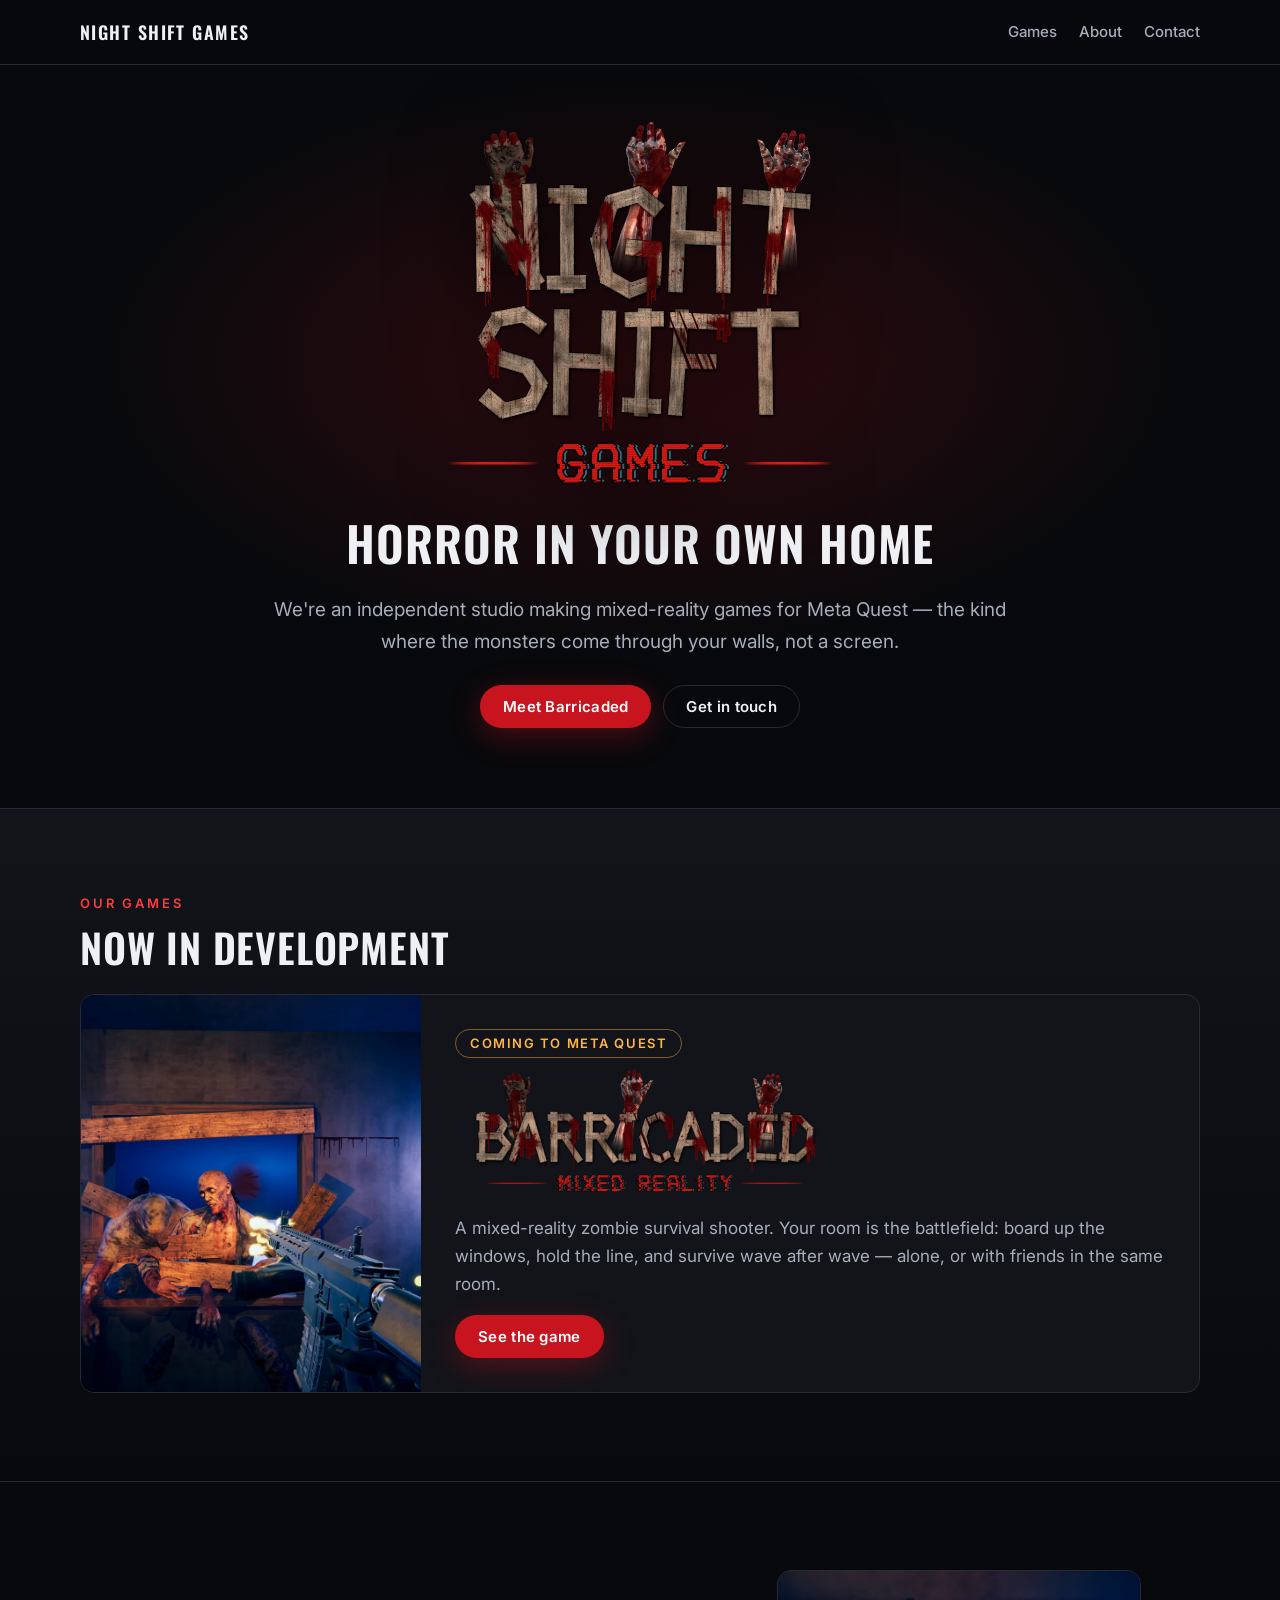
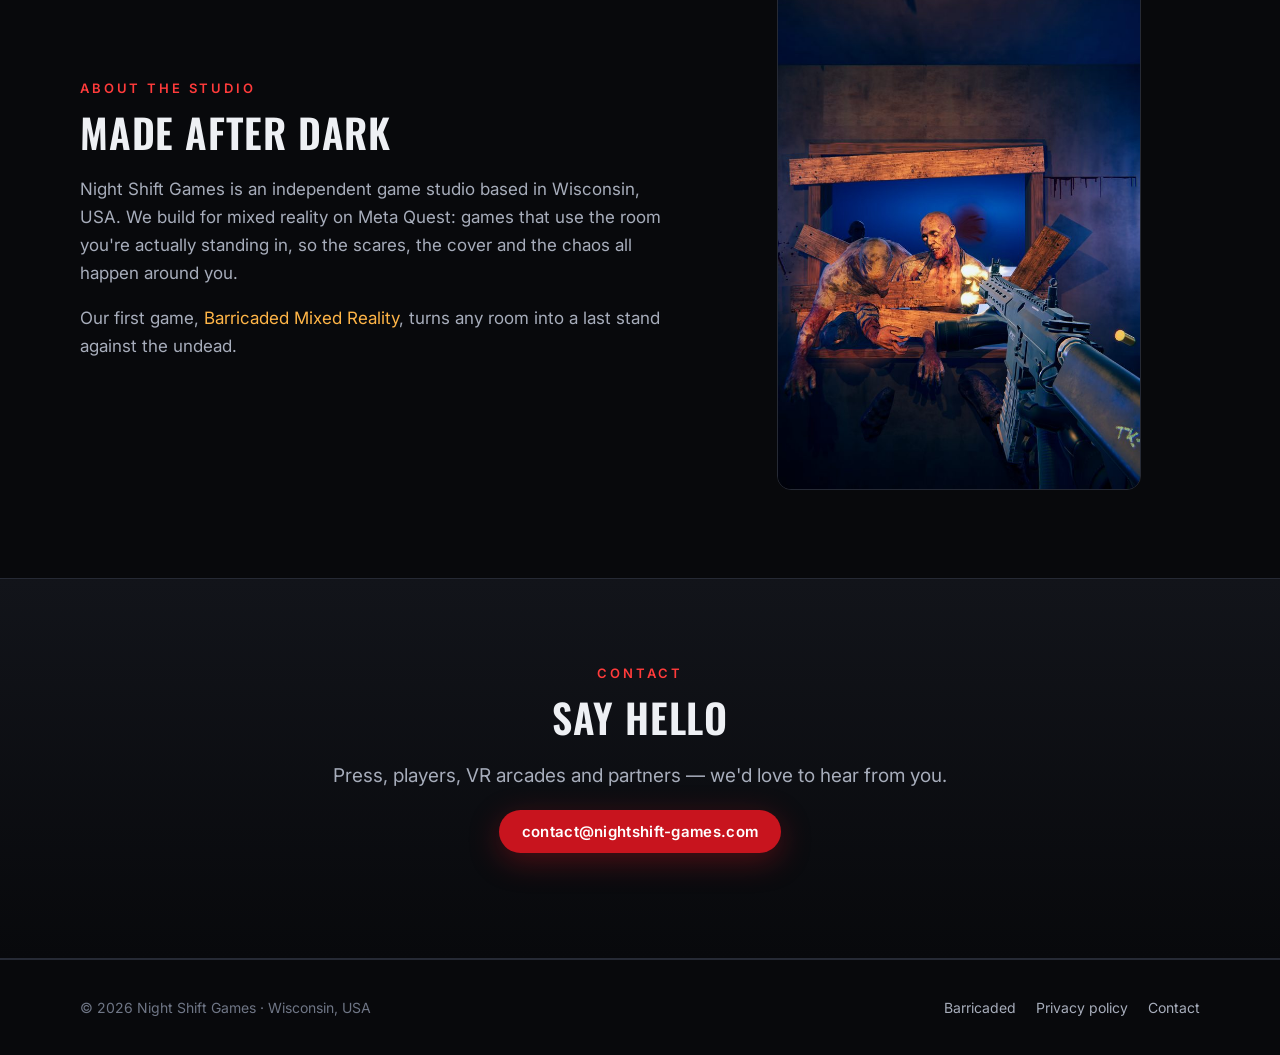
==== index.html @ 55048b0e "Night Shift Games website: studio home, Barricaded page, privacy policy" ====
<!doctype html>
<html lang="en">
<head>
<meta charset="utf-8">
<meta name="viewport" content="width=device-width, initial-scale=1">
<title>Night Shift Games</title>
<meta name="description" content="Night Shift Games is an independent studio making mixed-reality horror games for Meta Quest. Our first game: Barricaded Mixed Reality.">
<meta property="og:title" content="Night Shift Games">
<meta property="og:description" content="Independent studio making mixed-reality horror games for Meta Quest.">
<meta property="og:image" content="assets/nsg-og.jpg">
<meta property="og:type" content="website">
<meta name="twitter:card" content="summary_large_image">
<link rel="icon" href="assets/favicon-32.png" sizes="32x32">
<link rel="apple-touch-icon" href="assets/icon-180.png">
<link rel="preconnect" href="https://fonts.googleapis.com">
<link rel="preconnect" href="https://fonts.gstatic.com" crossorigin>
<link href="https://fonts.googleapis.com/css2?family=Inter:wght@400;500;600;700&family=Oswald:wght@500;600&display=swap" rel="stylesheet">
<link rel="stylesheet" href="assets/site.css">
</head>
<body>
<header class="top">
  <div class="wrap">
    <a class="brand" href="./">Night Shift Games</a>
    <nav class="nav">
      <a href="#games">Games</a>
      <a href="#about" class="hide-sm">About</a>
      <a href="#contact">Contact</a>
    </nav>
  </div>
</header>

<main>
  <section class="studio-hero">
    <div class="wrap">
      <img class="logo" src="assets/nsg-logo.webp" alt="Night Shift Games" width="800" height="757">
      <h1>Horror in your own home</h1>
      <p class="lead" style="margin:0 auto 28px">We're an independent studio making mixed-reality games for Meta Quest &mdash; the kind where the monsters come through your walls, not a screen.</p>
      <div class="row" style="justify-content:center">
        <a class="btn btn-blood" href="barricaded/">Meet Barricaded</a>
        <a class="btn btn-ghost" href="#contact">Get in touch</a>
      </div>
    </div>
  </section>

  <section id="games" class="alt">
    <div class="wrap">
      <div class="eyebrow">Our games</div>
      <h2>Now in development</h2>
      <a class="game-card" href="barricaded/" style="color:inherit;text-decoration:none;margin-top:24px">
        <img src="assets/barricaded-square.jpg" alt="Barricaded Mixed Reality cover art: zombies breaking through a boarded window" width="900" height="900" loading="lazy">
        <div class="body">
          <span class="badge" style="align-self:flex-start">Coming to Meta Quest</span>
          <img class="title" src="assets/barricaded-title.webp" alt="Barricaded Mixed Reality" width="1200" height="422" loading="lazy">
          <p>A mixed-reality zombie survival shooter. Your room is the battlefield: board up the windows, hold the line, and survive wave after wave &mdash; alone, or with friends in the same room.</p>
          <div class="row"><span class="btn btn-blood">See the game</span></div>
        </div>
      </a>
    </div>
  </section>

  <section id="about">
    <div class="wrap split">
      <div>
        <div class="eyebrow">About the studio</div>
        <h2>Made after dark</h2>
        <p>Night Shift Games is an independent game studio based in Wisconsin, USA. We build for mixed reality on Meta Quest: games that use the room you're actually standing in, so the scares, the cover and the chaos all happen around you.</p>
        <p>Our first game, <a href="barricaded/">Barricaded Mixed Reality</a>, turns any room into a last stand against the undead.</p>
      </div>
      <img src="assets/barricaded-portrait.jpg" alt="Barricaded key art" width="700" height="1000" loading="lazy" style="max-height:520px;width:auto;margin:0 auto">
    </div>
  </section>

  <section id="contact" class="alt center">
    <div class="wrap">
      <div class="eyebrow">Contact</div>
      <h2>Say hello</h2>
      <p class="lead">Press, players, VR arcades and partners &mdash; we'd love to hear from you.</p>
      <p><a class="btn btn-blood" href="mailto:contact@nightshift-games.com">contact@nightshift-games.com</a></p>
    </div>
  </section>
</main>

<footer class="foot">
  <div class="wrap">
    <div>&copy; <span id="y">2026</span> Night Shift Games &middot; Wisconsin, USA</div>
    <nav>
      <a href="barricaded/">Barricaded</a>
      <a href="barricaded/privacy/">Privacy policy</a>
      <a href="mailto:contact@nightshift-games.com">Contact</a>
    </nav>
  </div>
</footer>
<script>document.getElementById("y").textContent = new Date().getFullYear();</script>
</body>
</html>
---- assets/site.css ----
/* Night Shift Games - one stylesheet for the studio site and its game pages. */
:root {
  --bg: #08090c;
  --panel: #12141a;
  --panel-2: #181b23;
  --line: #262a35;
  --text: #eef0f4;
  --dim: #a7adbb;
  --faint: #6f7686;
  --blood: #c8141e;
  --blood-hi: #ff3b3b;
  --amber: #ffb547;
  --radius: 14px;
  --max: 1160px;
}
* { box-sizing: border-box; }
html { scroll-behavior: smooth; }
body {
  margin: 0; background: var(--bg); color: var(--text);
  font: 17px/1.65 "Inter", -apple-system, BlinkMacSystemFont, "Segoe UI", Roboto, Helvetica, Arial, sans-serif;
  -webkit-font-smoothing: antialiased;
}
img { max-width: 100%; height: auto; display: block; }
a { color: var(--amber); text-decoration: none; }
a:hover { text-decoration: underline; }
h1, h2, h3 { font-family: "Oswald", "Inter", sans-serif; font-weight: 600; letter-spacing: 0.02em; line-height: 1.15; margin: 0 0 0.5em; }
h2 { font-size: clamp(28px, 4vw, 40px); text-transform: uppercase; }
h3 { font-size: 20px; text-transform: uppercase; letter-spacing: 0.05em; }
p { margin: 0 0 1em; color: var(--dim); }
.wrap { max-width: var(--max); margin: 0 auto; padding: 0 20px; }
.eyebrow { font: 600 13px/1 "Inter", sans-serif; letter-spacing: 0.22em; text-transform: uppercase; color: var(--blood-hi); margin-bottom: 14px; }

/* Header */
.top {
  position: sticky; top: 0; z-index: 10;
  background: rgba(8, 9, 12, 0.82); backdrop-filter: blur(10px); -webkit-backdrop-filter: blur(10px);
  border-bottom: 1px solid var(--line);
}
.top .wrap { display: flex; align-items: center; justify-content: space-between; height: 64px; gap: 16px; }
.brand { display: flex; align-items: center; gap: 10px; color: var(--text); font: 600 18px/1 "Oswald", sans-serif; letter-spacing: 0.08em; text-transform: uppercase; }
.brand:hover { text-decoration: none; }
.brand img { width: 34px; height: 34px; object-fit: contain; }
.nav { display: flex; gap: 22px; }
.nav a { color: var(--dim); font-size: 15px; font-weight: 500; }
.nav a:hover, .nav a.on { color: var(--text); text-decoration: none; }

/* Buttons */
.btn {
  display: inline-flex; align-items: center; gap: 8px; padding: 13px 22px; border-radius: 999px;
  font: 600 15px/1 "Inter", sans-serif; letter-spacing: 0.02em; border: 1px solid transparent; cursor: pointer;
}
.btn:hover { text-decoration: none; filter: brightness(1.1); }
.btn-blood { background: var(--blood); color: #fff; box-shadow: 0 8px 30px rgba(200, 20, 30, 0.35); }
.btn-ghost { background: transparent; color: var(--text); border-color: var(--line); }
.badge {
  display: inline-block; padding: 7px 14px; border-radius: 999px; border: 1px solid rgba(255, 181, 71, 0.45);
  color: var(--amber); font: 600 13px/1 "Inter", sans-serif; letter-spacing: 0.12em; text-transform: uppercase;
}

/* Sections */
section { padding: 88px 0; }
.alt { background: linear-gradient(180deg, var(--panel), var(--bg)); border-top: 1px solid var(--line); border-bottom: 1px solid var(--line); }
.center { text-align: center; }
.lead { font-size: 19px; color: var(--dim); max-width: 760px; }
.center .lead { margin-left: auto; margin-right: auto; }

/* Cards and grids */
.grid { display: grid; gap: 20px; }
.grid-3 { grid-template-columns: repeat(3, 1fr); }
.grid-2 { grid-template-columns: repeat(2, 1fr); }
.card {
  background: var(--panel); border: 1px solid var(--line); border-radius: var(--radius); padding: 26px;
}
.card h3 { color: var(--text); }
.card p:last-child { margin-bottom: 0; }
.card .k { color: var(--blood-hi); font: 700 13px/1 "Inter", sans-serif; letter-spacing: 0.18em; text-transform: uppercase; margin-bottom: 12px; }

/* Footer */
.foot { border-top: 1px solid var(--line); padding: 36px 0; color: var(--faint); font-size: 14px; }
.foot .wrap { display: flex; flex-wrap: wrap; gap: 14px 28px; justify-content: space-between; align-items: center; }
.foot a { color: var(--dim); }
.foot nav { display: flex; gap: 20px; flex-wrap: wrap; }

/* Studio home */
.studio-hero { position: relative; padding: 48px 0 80px; overflow: hidden; text-align: center; }
.studio-hero::before {
  content: ""; position: absolute; inset: 0;
  background: radial-gradient(60% 55% at 50% 40%, rgba(200, 20, 30, 0.22), transparent 70%);
}
.studio-hero .wrap { position: relative; }
.studio-hero img.logo { width: auto; height: min(46vh, 380px); max-width: 80vw; object-fit: contain; margin: 0 auto 22px; filter: drop-shadow(0 12px 40px rgba(0, 0, 0, 0.7)); }
.studio-hero h1 { font-size: clamp(30px, 4.6vw, 48px); text-transform: uppercase; }
.game-card {
  display: grid; grid-template-columns: 340px 1fr; gap: 0; overflow: hidden; padding: 0;
  background: var(--panel); border: 1px solid var(--line); border-radius: var(--radius);
}
.game-card img { width: 100%; height: 100%; object-fit: cover; }
.game-card .body { padding: 34px; display: flex; flex-direction: column; justify-content: center; }
.game-card .body img.title { width: min(380px, 100%); height: auto; margin: 4px 0 18px; }
.row { display: flex; gap: 12px; flex-wrap: wrap; align-items: center; }

/* Game page */
.game-hero {
  position: relative; min-height: min(88vh, 820px); display: flex; align-items: flex-end; overflow: hidden;
  background: #05060a url("../assets/barricaded-key.webp") center 35% / cover no-repeat;
}
.game-hero::after {
  content: ""; position: absolute; inset: 0;
  background: linear-gradient(180deg, rgba(8, 9, 12, 0.15) 0%, rgba(8, 9, 12, 0.25) 45%, rgba(8, 9, 12, 0.92) 85%, var(--bg) 100%);
}
.game-hero .wrap { position: relative; z-index: 1; padding-bottom: 64px; width: 100%; }
.game-hero img.title { width: min(720px, 92vw); margin: 0 auto 18px; filter: drop-shadow(0 10px 30px rgba(0, 0, 0, 0.8)); }
.game-hero .tag { text-align: center; font-size: clamp(18px, 2.4vw, 23px); color: var(--text); margin: 0 auto 26px; max-width: 760px; }
.game-hero .row { justify-content: center; }
.feature { position: relative; overflow: hidden; }
.feature .k { display: flex; align-items: center; gap: 10px; }
.feature .k::before { content: ""; width: 18px; height: 2px; background: var(--blood-hi); }
.wide-art { border-radius: var(--radius); border: 1px solid var(--line); overflow: hidden; }
.split { display: grid; grid-template-columns: 1.1fr 0.9fr; gap: 48px; align-items: center; }
.split img { border-radius: var(--radius); border: 1px solid var(--line); }
.list { list-style: none; padding: 0; margin: 0; }
.list li { padding: 12px 0; border-bottom: 1px solid var(--line); color: var(--dim); display: flex; gap: 14px; }
.list li strong { color: var(--text); min-width: 150px; font-weight: 600; }

/* Long-form text (privacy) */
.doc { max-width: 780px; margin: 0 auto; padding: 56px 20px 80px; }
.doc h1 { font-size: clamp(30px, 4vw, 40px); text-transform: uppercase; }
.doc h2 { font-size: 21px; margin-top: 2.2em; padding-top: 1.2em; border-top: 1px solid var(--line); text-transform: none; letter-spacing: 0; font-family: "Inter", sans-serif; font-weight: 700; color: var(--text); }
.doc .meta { color: var(--faint); font-size: 15px; margin-bottom: 30px; }
.doc ul { padding-left: 22px; color: var(--dim); }
.doc li { margin: 6px 0; }
.doc strong { color: var(--text); }

@media (max-width: 900px) {
  .grid-3 { grid-template-columns: 1fr 1fr; }
  .split { grid-template-columns: 1fr; gap: 28px; }
  .game-card { grid-template-columns: 1fr; }
  .game-card img { max-height: 360px; }
}
@media (max-width: 620px) {
  section { padding: 64px 0; }
  .grid-3, .grid-2 { grid-template-columns: 1fr; }
  .nav { gap: 16px; }
  .nav a.hide-sm { display: none; }
  .list li { flex-direction: column; gap: 2px; }
  .game-card .body { padding: 24px; }
}
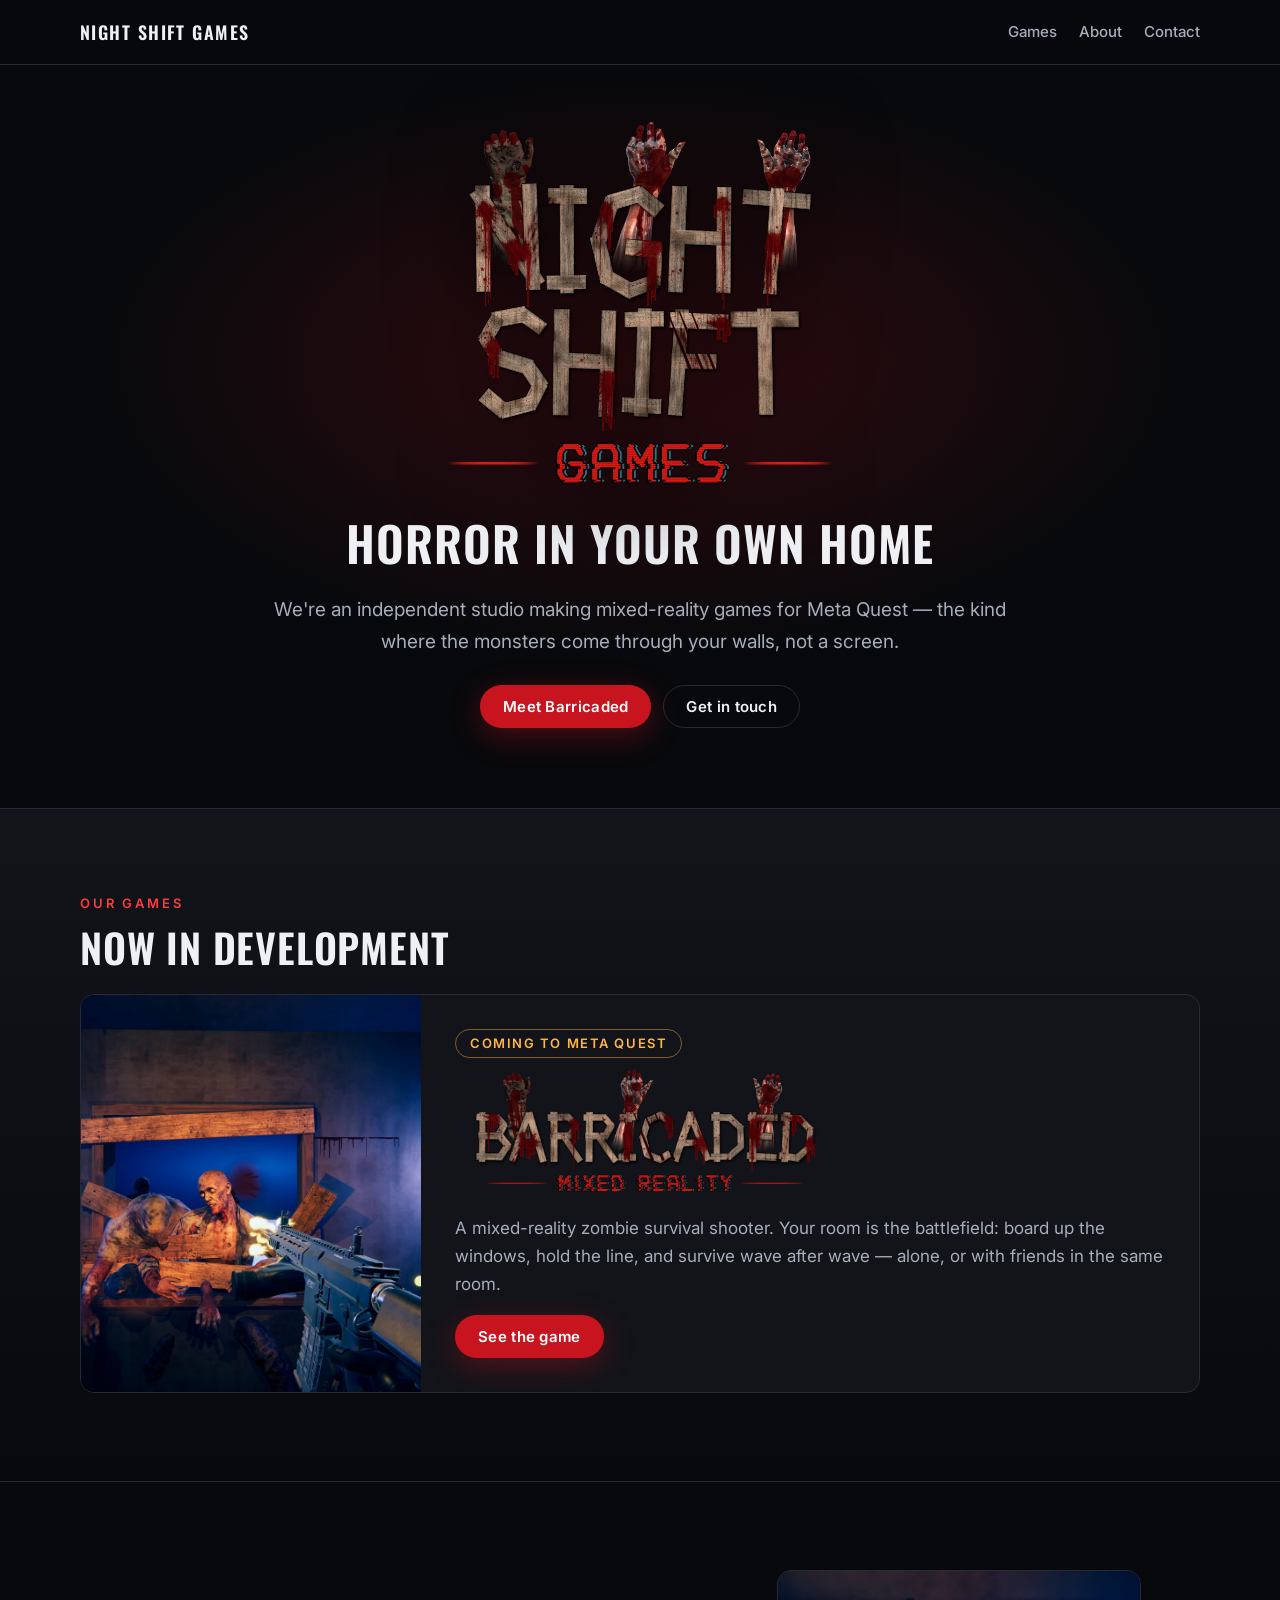
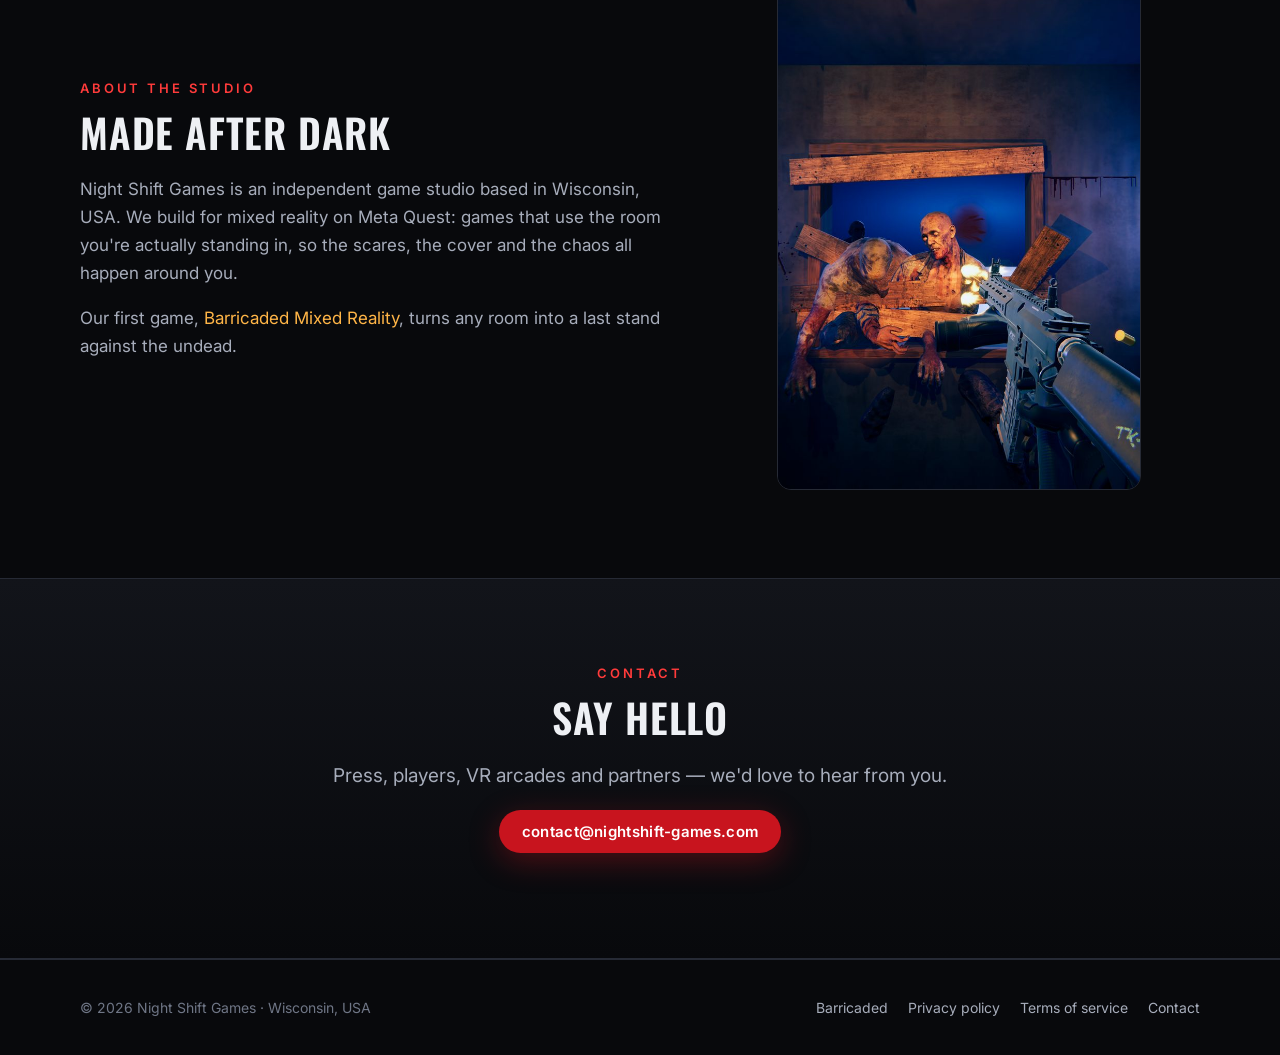
==== commit 57b7d590: "Terms of service for Barricaded, linked from every page; README: Cloudflare Pages" ====
--- a/index.html
+++ b/index.html
@@ -86,6 +86,7 @@
     <nav>
       <a href="barricaded/">Barricaded</a>
       <a href="barricaded/privacy/">Privacy policy</a>
+      <a href="barricaded/terms/">Terms of service</a>
       <a href="mailto:contact@nightshift-games.com">Contact</a>
     </nav>
   </div>
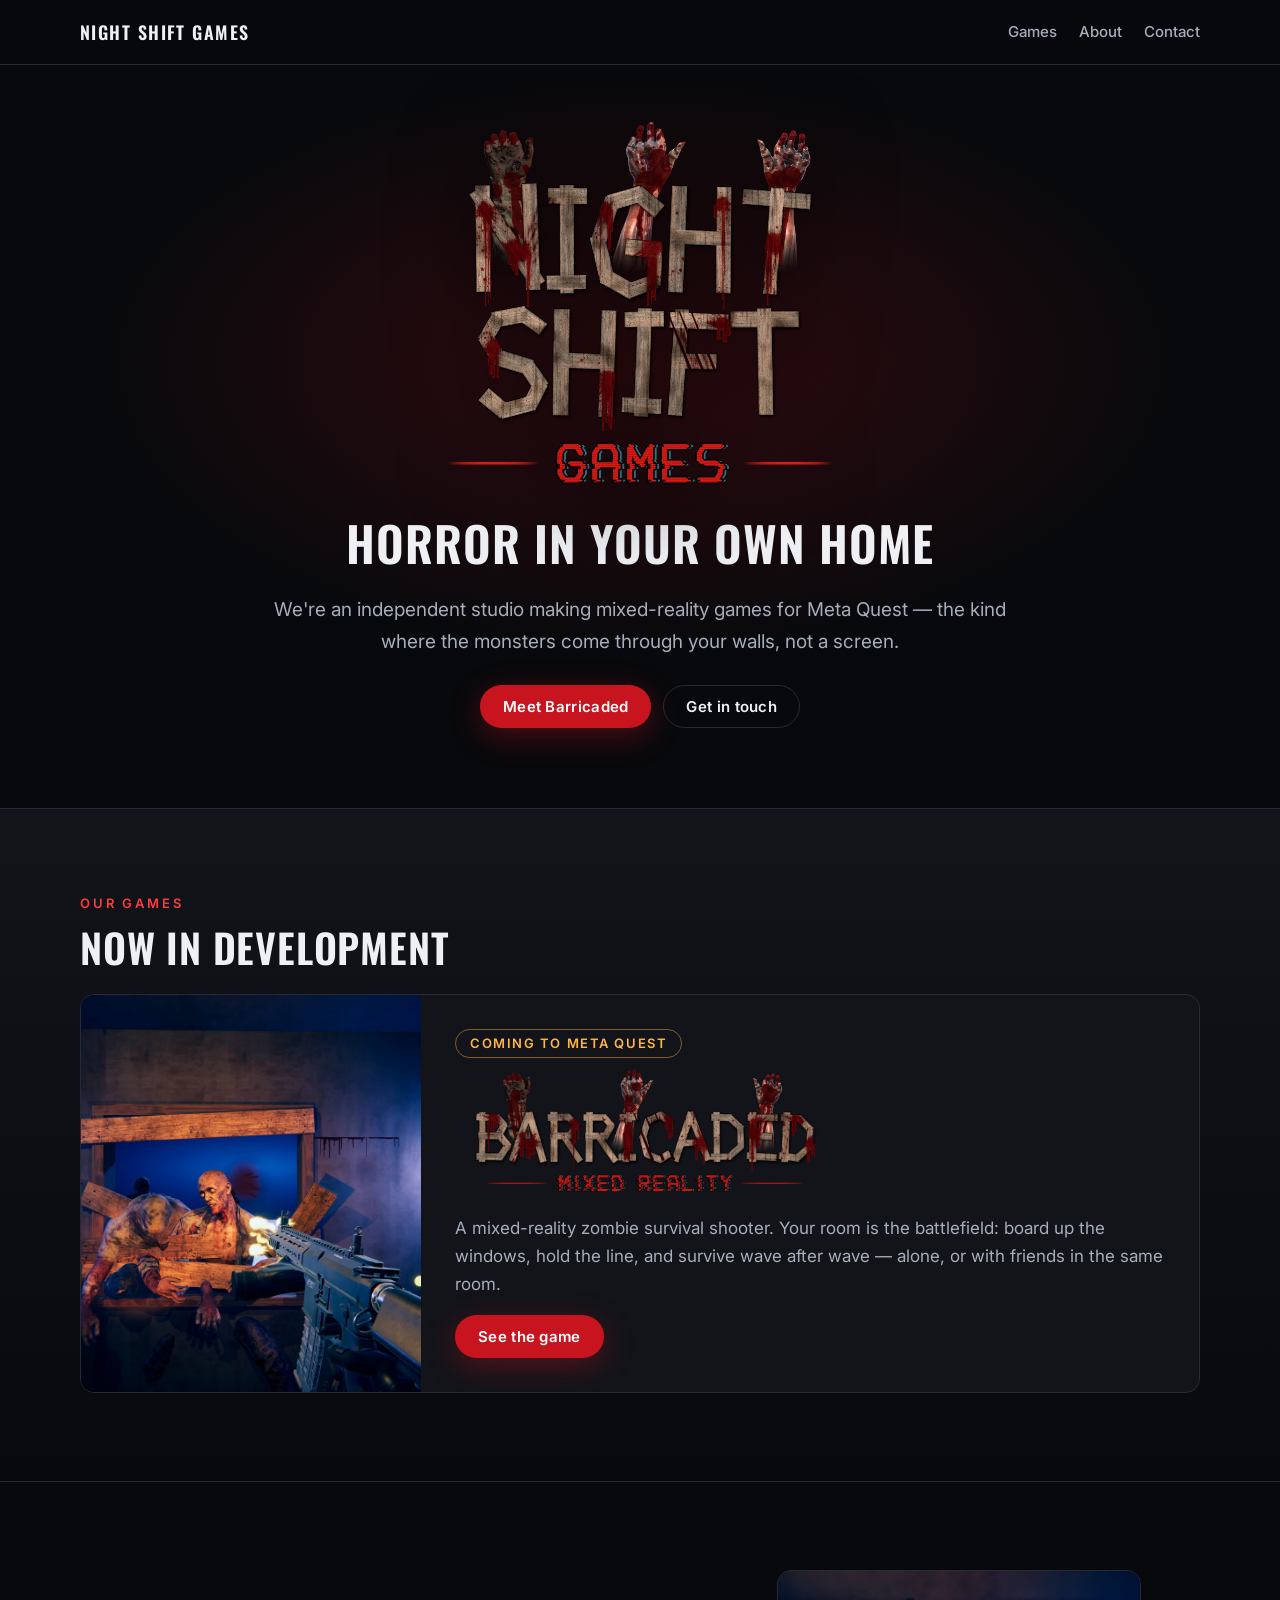
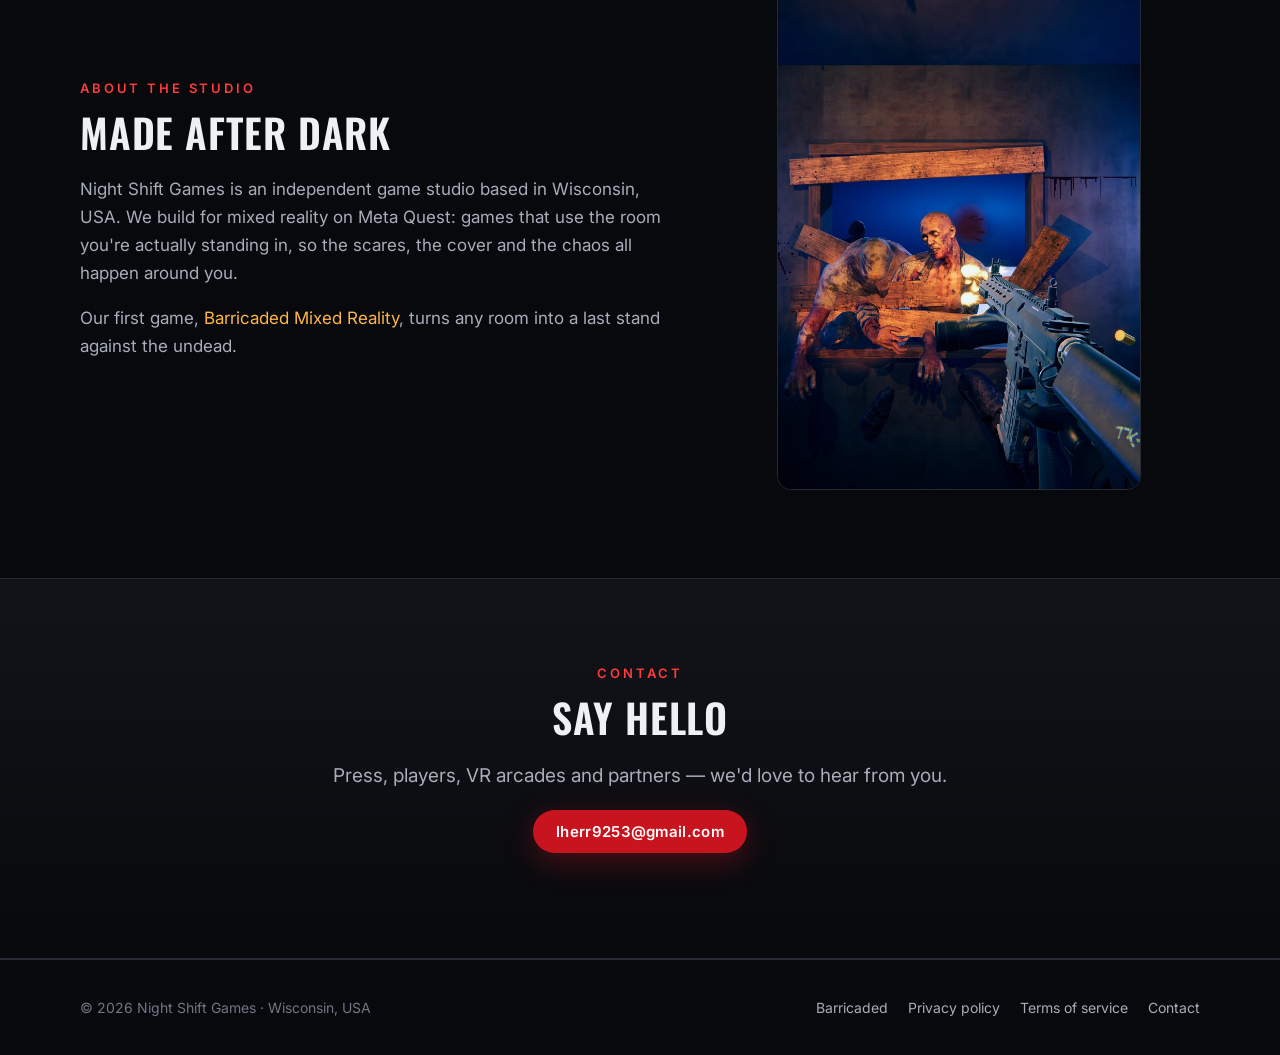
==== commit 8169aafb: "Terms of service for Barricaded, linked from every page; README: Cloudflare Pages" ====
--- a/index.html
+++ b/index.html
@@ -75,7 +75,7 @@
       <div class="eyebrow">Contact</div>
       <h2>Say hello</h2>
       <p class="lead">Press, players, VR arcades and partners &mdash; we'd love to hear from you.</p>
-      <p><a class="btn btn-blood" href="mailto:contact@nightshift-games.com">contact@nightshift-games.com</a></p>
+      <p><a class="btn btn-blood" href="mailto:lherr9253@gmail.com">lherr9253@gmail.com</a></p>
     </div>
   </section>
 </main>
@@ -87,7 +87,7 @@
       <a href="barricaded/">Barricaded</a>
       <a href="barricaded/privacy/">Privacy policy</a>
       <a href="barricaded/terms/">Terms of service</a>
-      <a href="mailto:contact@nightshift-games.com">Contact</a>
+      <a href="mailto:lherr9253@gmail.com">Contact</a>
     </nav>
   </div>
 </footer>
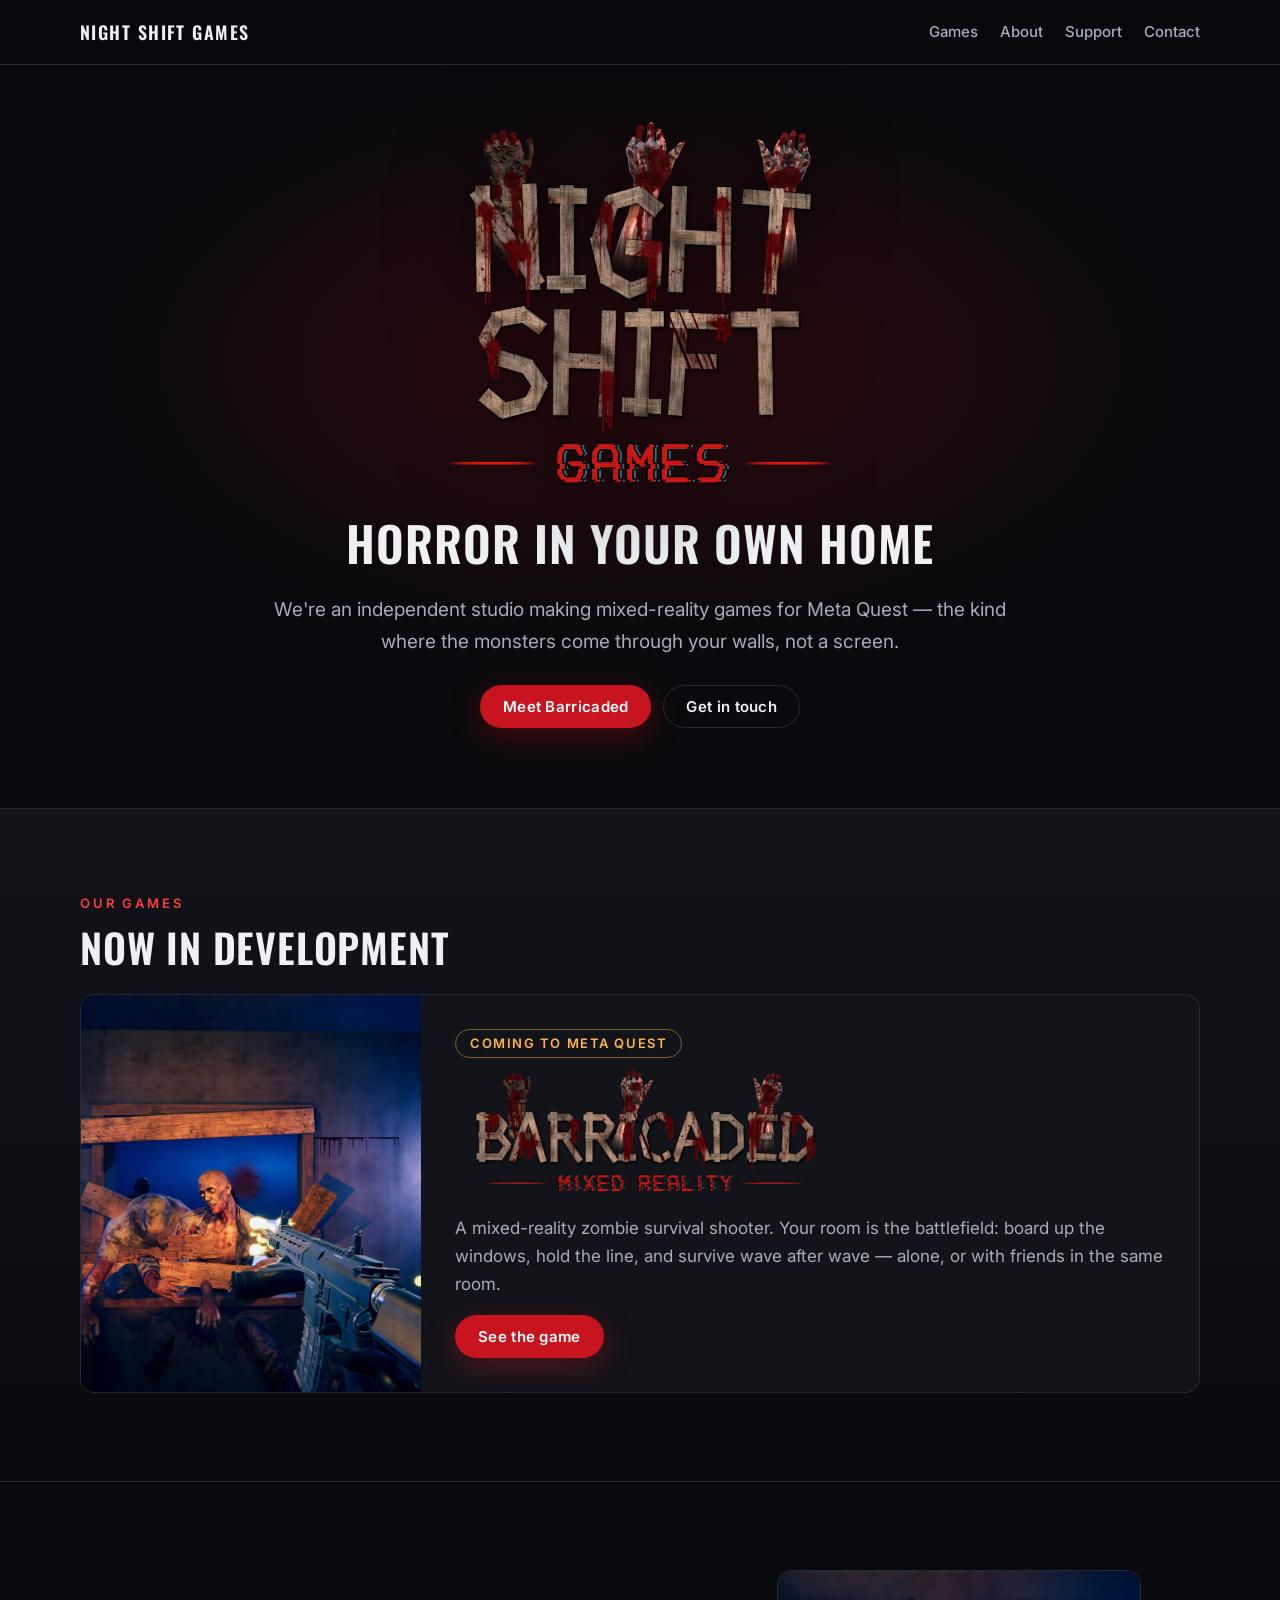
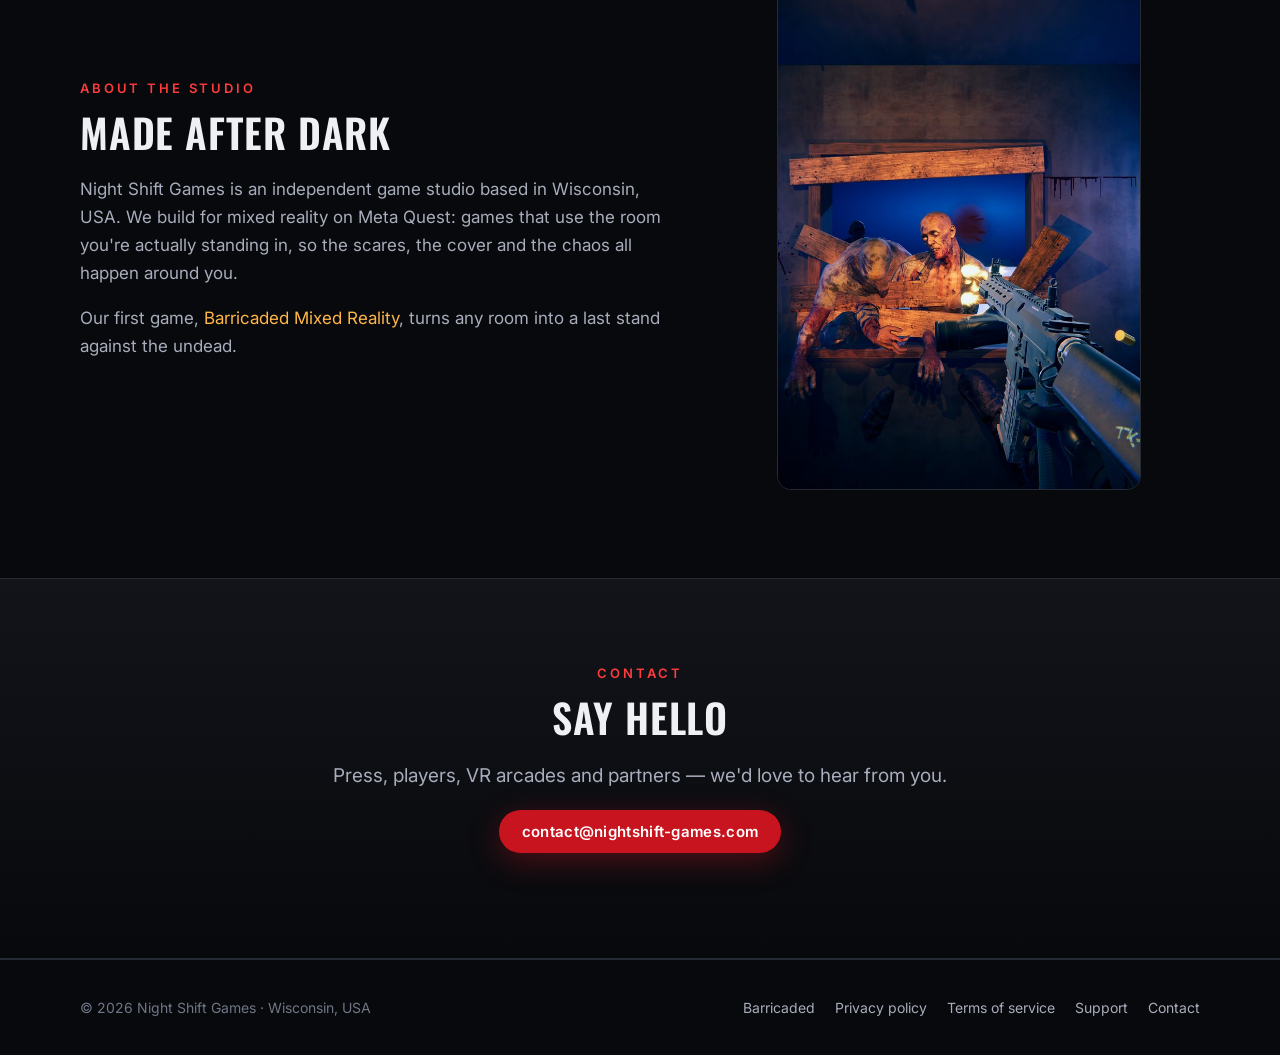
==== commit a2ed6bf8: "Support page: email support, bug reports, data requests, common questions; linked from every page" ====
--- a/index.html
+++ b/index.html
@@ -24,6 +24,7 @@
     <nav class="nav">
       <a href="#games">Games</a>
       <a href="#about" class="hide-sm">About</a>
+      <a href="support/">Support</a>
       <a href="#contact">Contact</a>
     </nav>
   </div>
@@ -75,7 +76,7 @@
       <div class="eyebrow">Contact</div>
       <h2>Say hello</h2>
       <p class="lead">Press, players, VR arcades and partners &mdash; we'd love to hear from you.</p>
-      <p><a class="btn btn-blood" href="mailto:lherr9253@gmail.com">lherr9253@gmail.com</a></p>
+      <p><a class="btn btn-blood" href="mailto:contact@nightshift-games.com">contact@nightshift-games.com</a></p>
     </div>
   </section>
 </main>
@@ -87,7 +88,8 @@
       <a href="barricaded/">Barricaded</a>
       <a href="barricaded/privacy/">Privacy policy</a>
       <a href="barricaded/terms/">Terms of service</a>
-      <a href="mailto:lherr9253@gmail.com">Contact</a>
+      <a href="support/">Support</a>
+      <a href="mailto:contact@nightshift-games.com">Contact</a>
     </nav>
   </div>
 </footer>
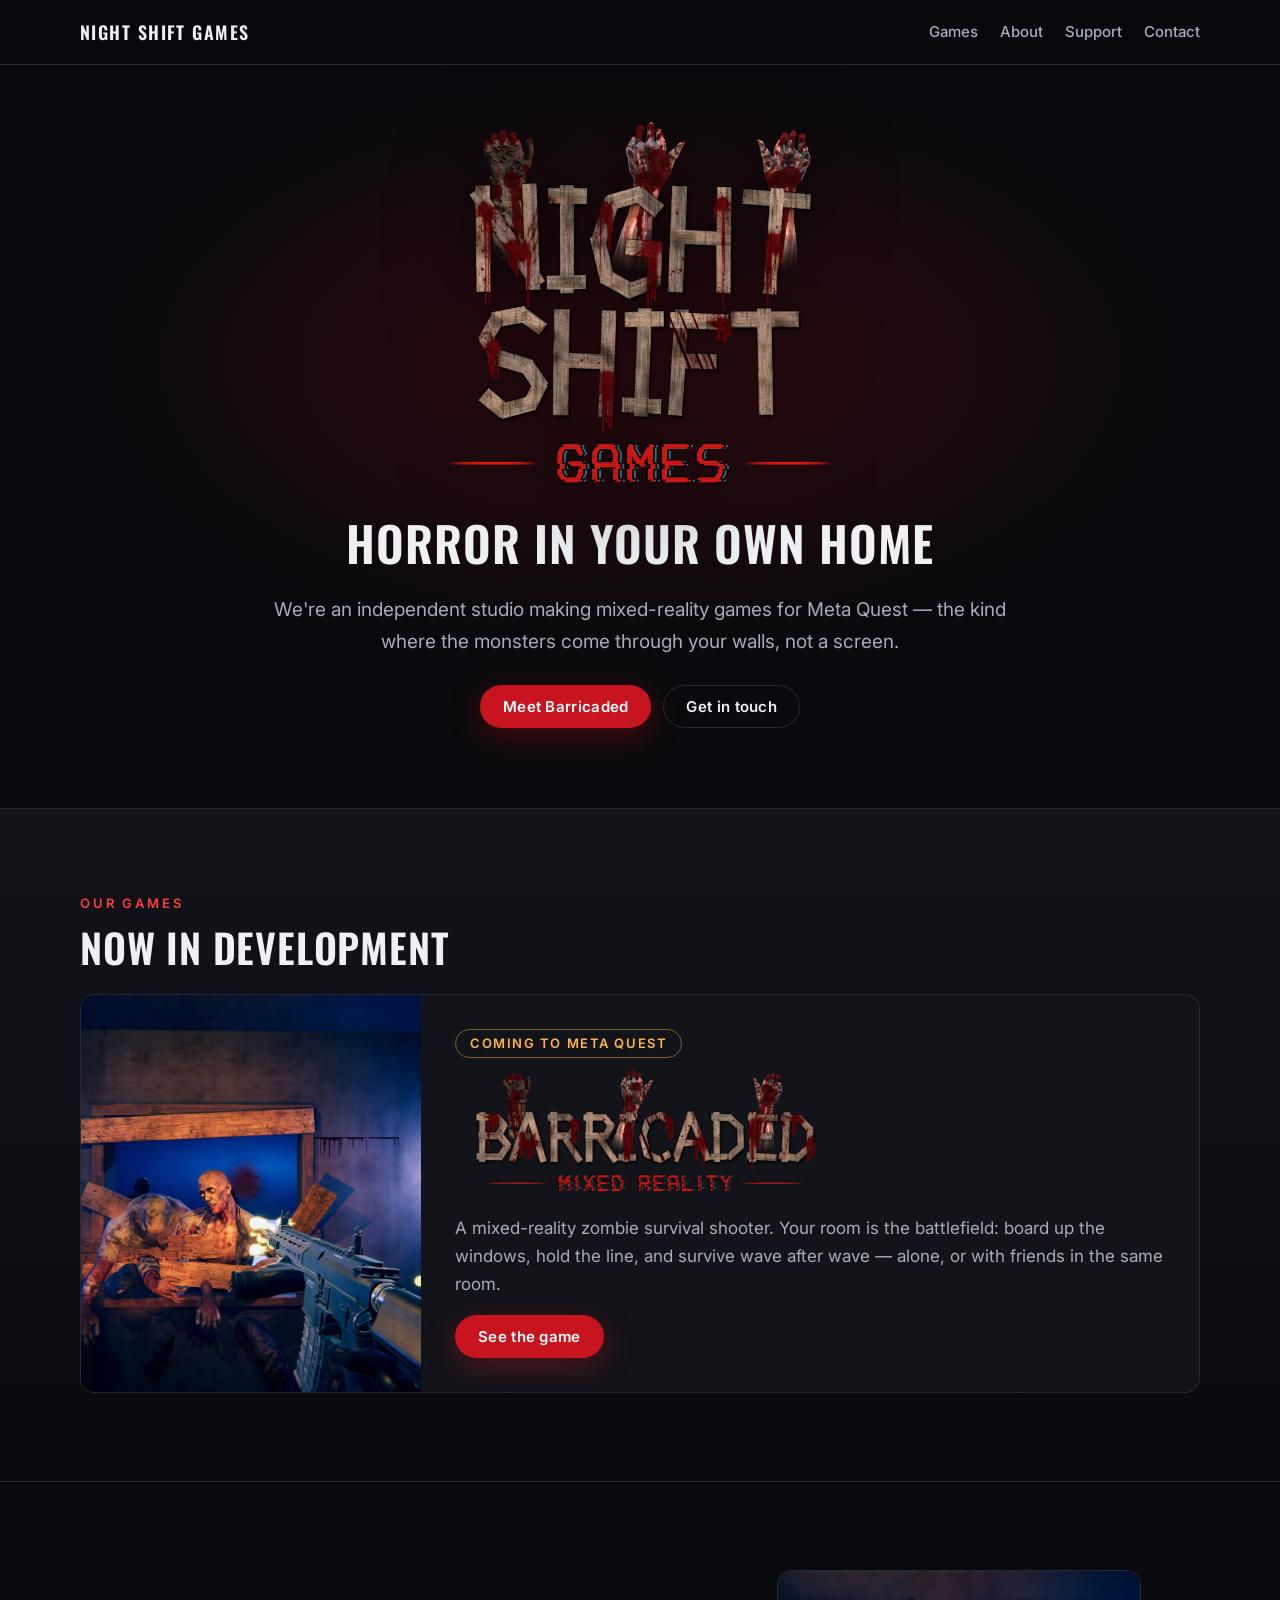
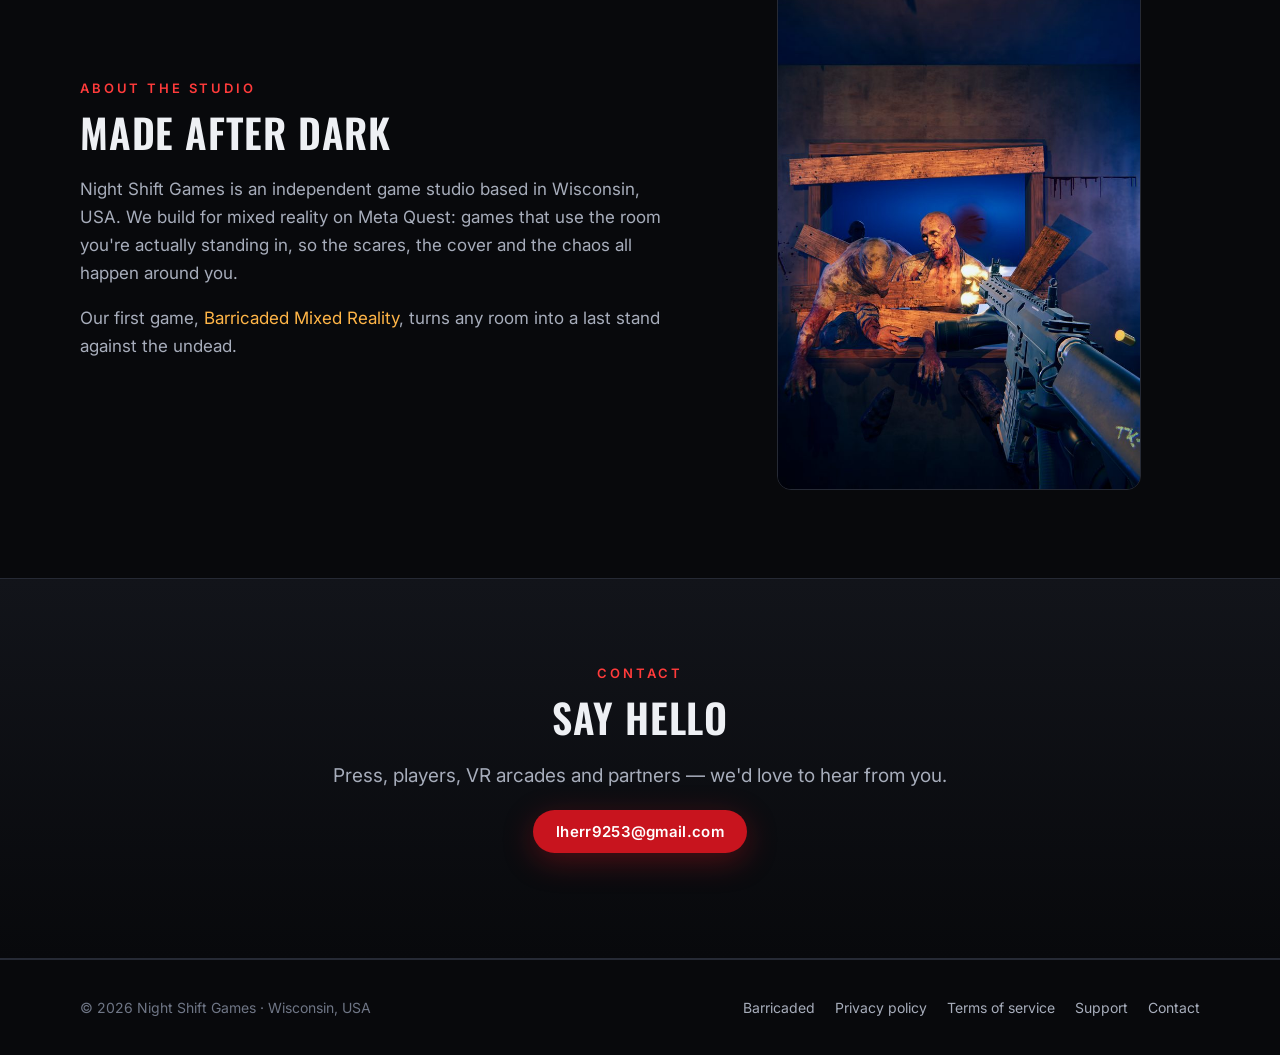
==== commit f546f7fd: "Support page: email support, bug reports, data requests, common questions; linked from every page" ====
--- a/index.html
+++ b/index.html
@@ -76,7 +76,7 @@
       <div class="eyebrow">Contact</div>
       <h2>Say hello</h2>
       <p class="lead">Press, players, VR arcades and partners &mdash; we'd love to hear from you.</p>
-      <p><a class="btn btn-blood" href="mailto:contact@nightshift-games.com">contact@nightshift-games.com</a></p>
+      <p><a class="btn btn-blood" href="mailto:lherr9253@gmail.com">lherr9253@gmail.com</a></p>
     </div>
   </section>
 </main>
@@ -89,7 +89,7 @@
       <a href="barricaded/privacy/">Privacy policy</a>
       <a href="barricaded/terms/">Terms of service</a>
       <a href="support/">Support</a>
-      <a href="mailto:contact@nightshift-games.com">Contact</a>
+      <a href="mailto:lherr9253@gmail.com">Contact</a>
     </nav>
   </div>
 </footer>
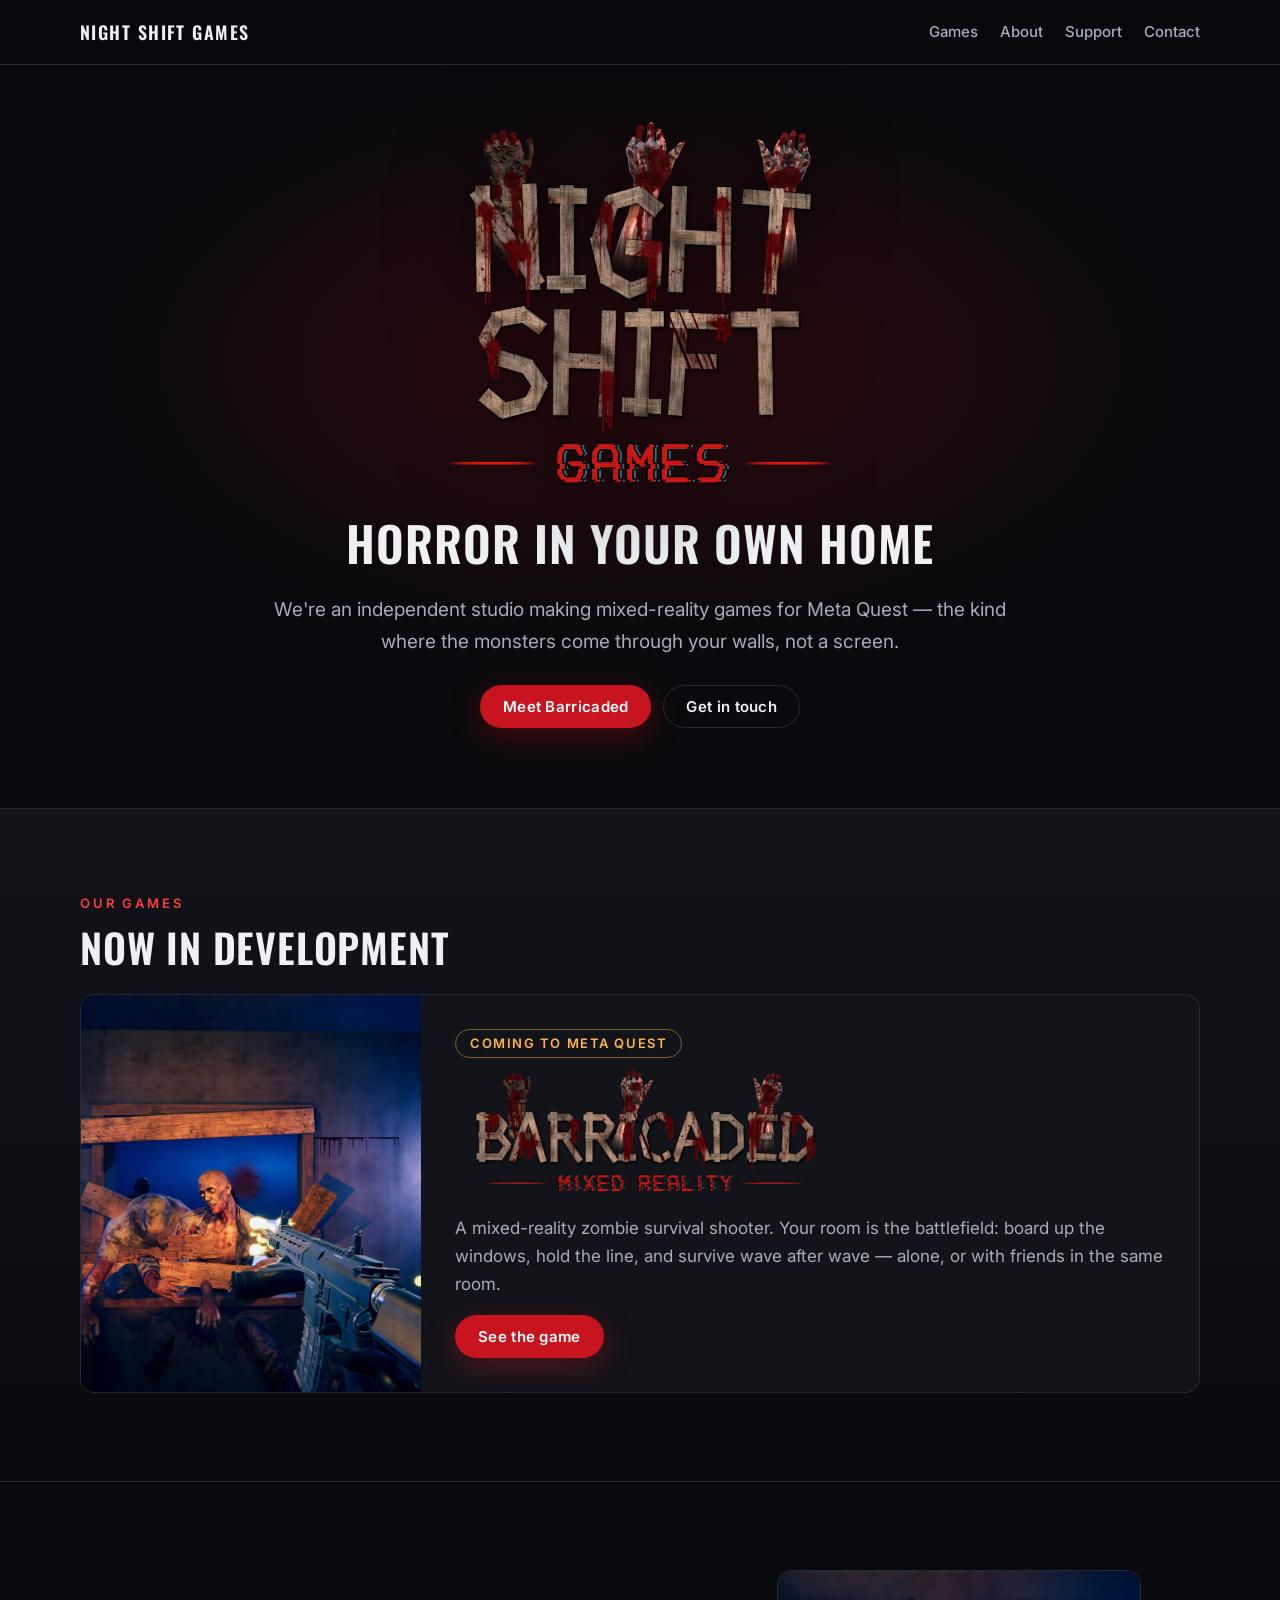
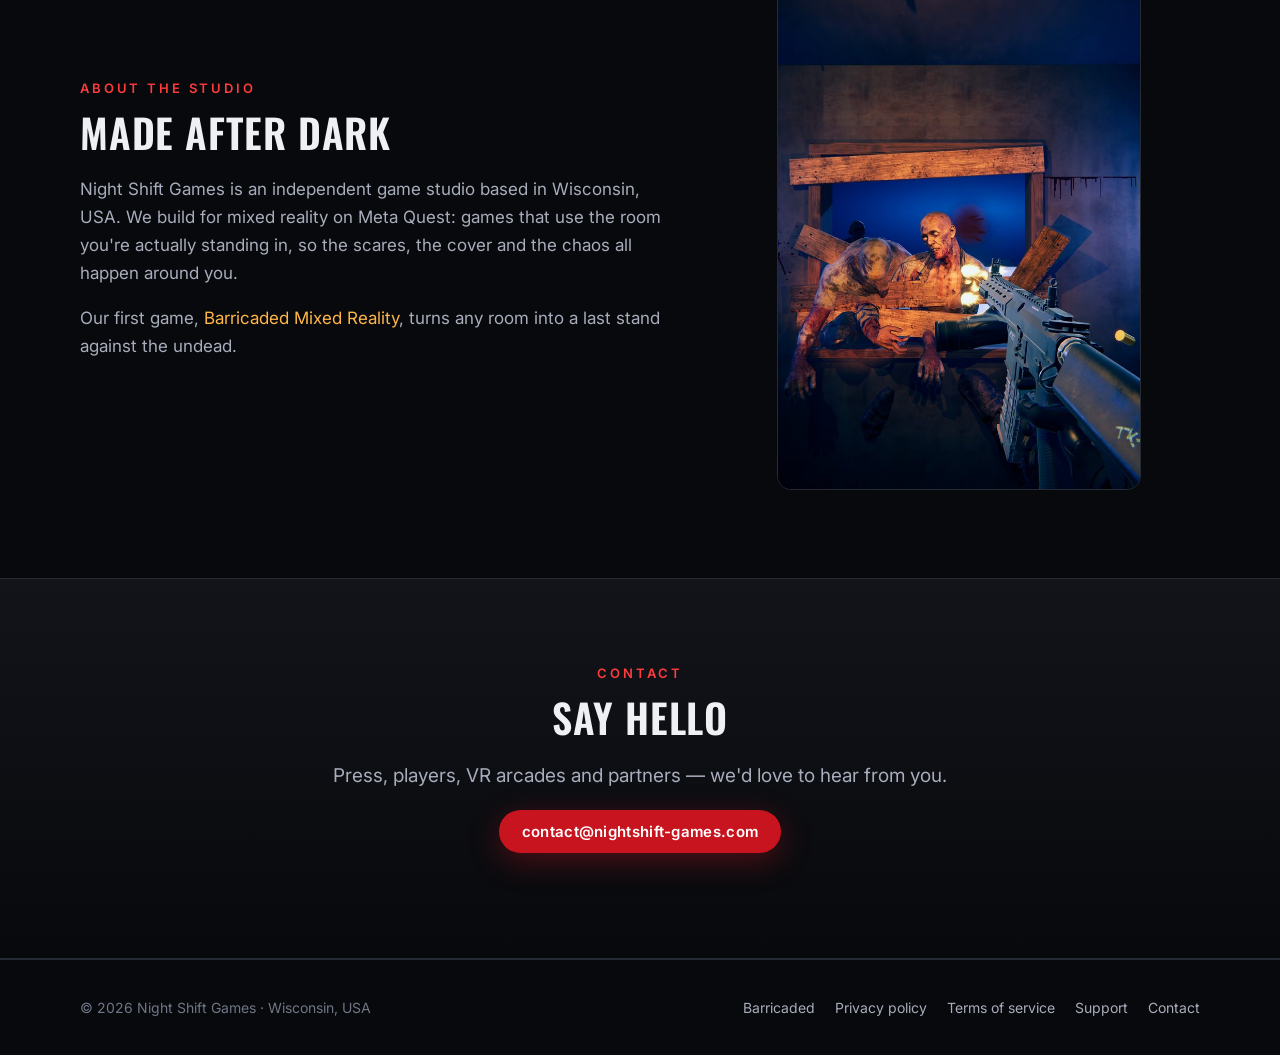
==== commit 1784fdb8: "Support form (emails reports via report.nightshift-games.com), support@ and contact@ addresses, priv" ====
--- a/index.html
+++ b/index.html
@@ -76,7 +76,7 @@
       <div class="eyebrow">Contact</div>
       <h2>Say hello</h2>
       <p class="lead">Press, players, VR arcades and partners &mdash; we'd love to hear from you.</p>
-      <p><a class="btn btn-blood" href="mailto:lherr9253@gmail.com">lherr9253@gmail.com</a></p>
+      <p><a class="btn btn-blood" href="mailto:contact@nightshift-games.com">contact@nightshift-games.com</a></p>
     </div>
   </section>
 </main>
@@ -89,7 +89,7 @@
       <a href="barricaded/privacy/">Privacy policy</a>
       <a href="barricaded/terms/">Terms of service</a>
       <a href="support/">Support</a>
-      <a href="mailto:lherr9253@gmail.com">Contact</a>
+      <a href="mailto:contact@nightshift-games.com">Contact</a>
     </nav>
   </div>
 </footer>
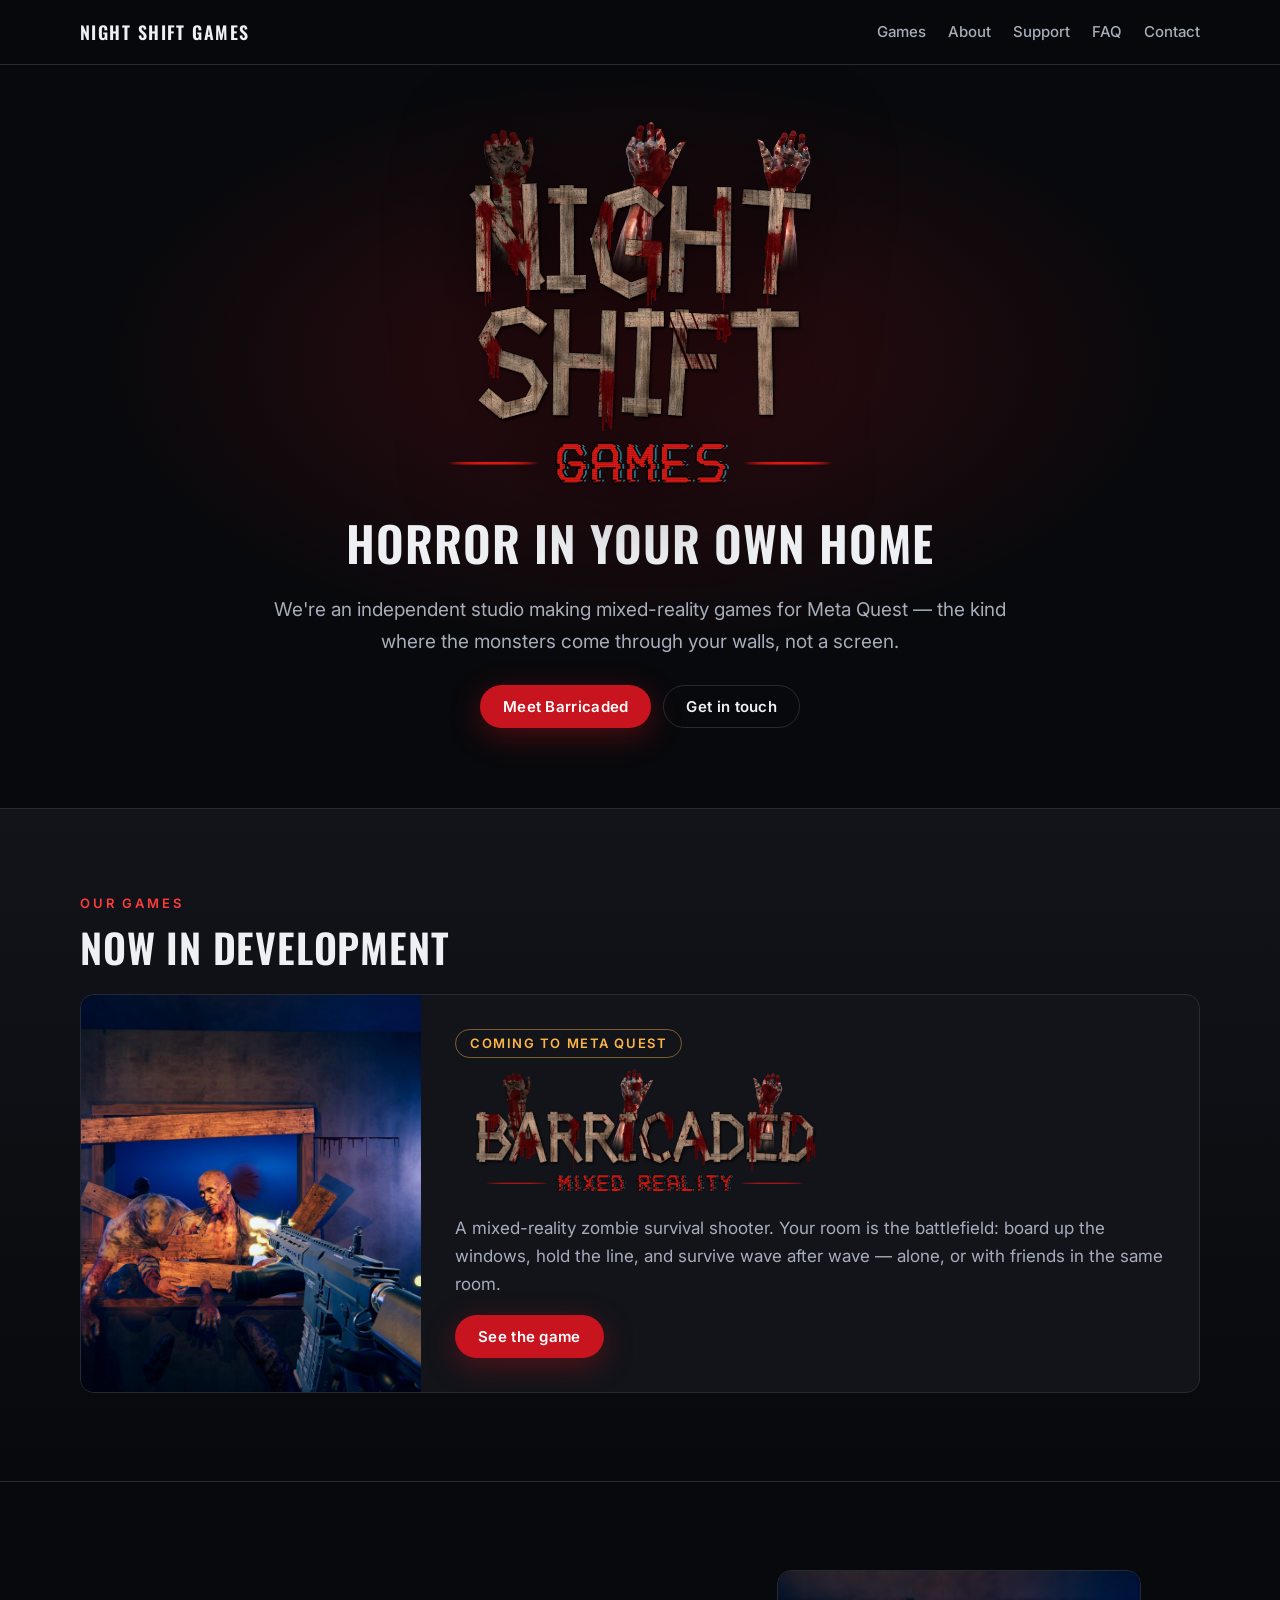
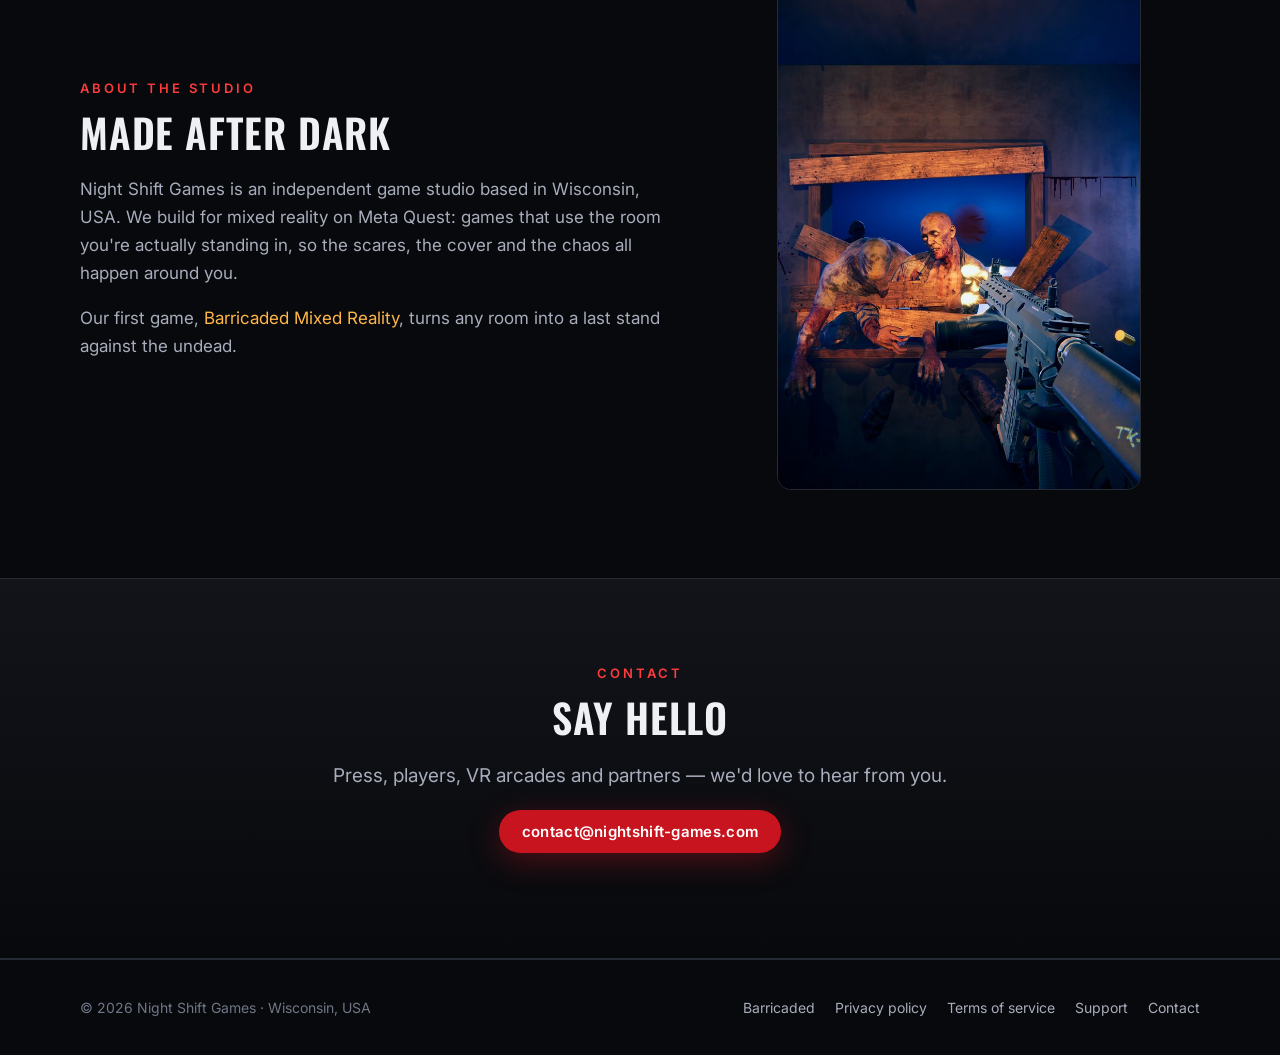
==== commit b3c17c86: "FAQ in the top menu on every page, linking to the Support page's questions" ====
--- a/index.html
+++ b/index.html
@@ -25,7 +25,8 @@
       <a href="#games">Games</a>
       <a href="#about" class="hide-sm">About</a>
       <a href="support/">Support</a>
-      <a href="#contact">Contact</a>
+      <a href="support/#faq">FAQ</a>
+      <a href="#contact" class="hide-sm">Contact</a>
     </nav>
   </div>
 </header>
--- a/assets/site.css
+++ b/assets/site.css
@@ -58,7 +58,7 @@
 }
 
 /* Sections */
-section { padding: 88px 0; }
+section { padding: 88px 0; scroll-margin-top: 64px; }
 .alt { background: linear-gradient(180deg, var(--panel), var(--bg)); border-top: 1px solid var(--line); border-bottom: 1px solid var(--line); }
 .center { text-align: center; }
 .lead { font-size: 19px; color: var(--dim); max-width: 760px; }
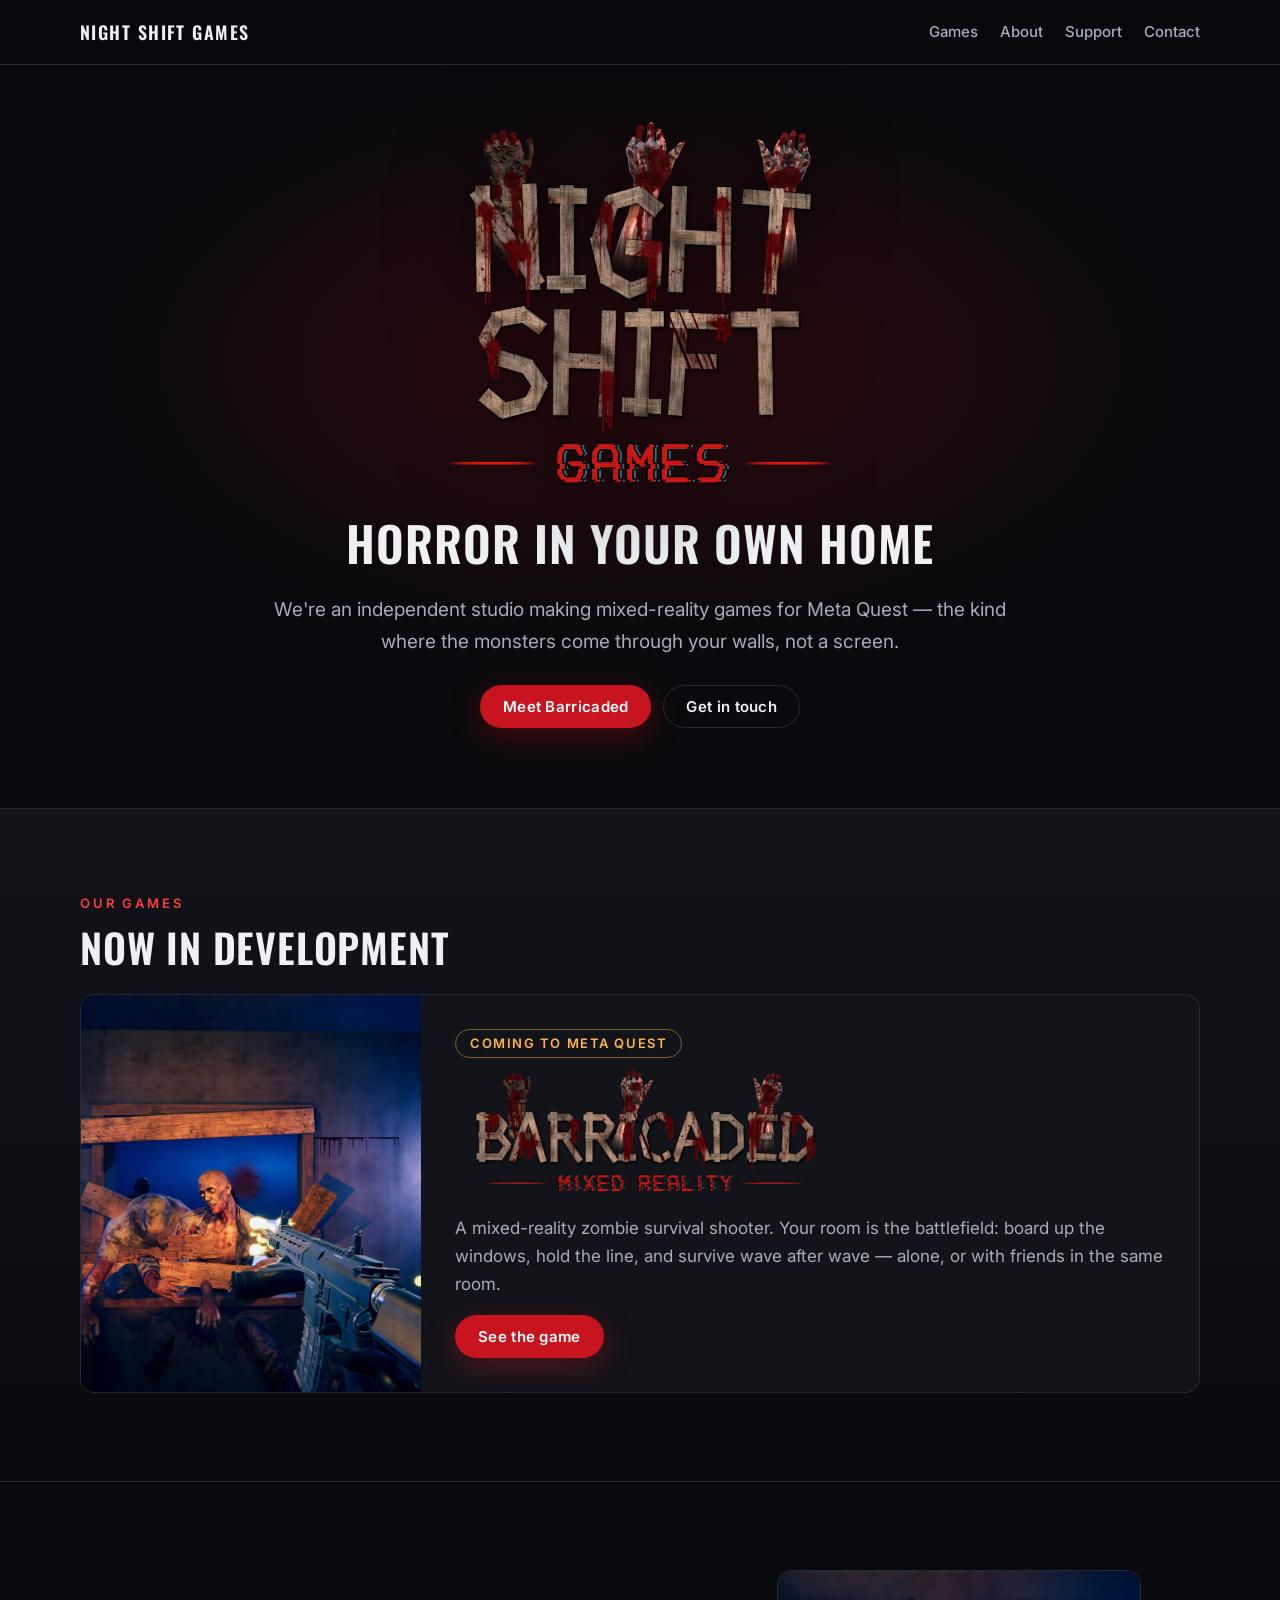
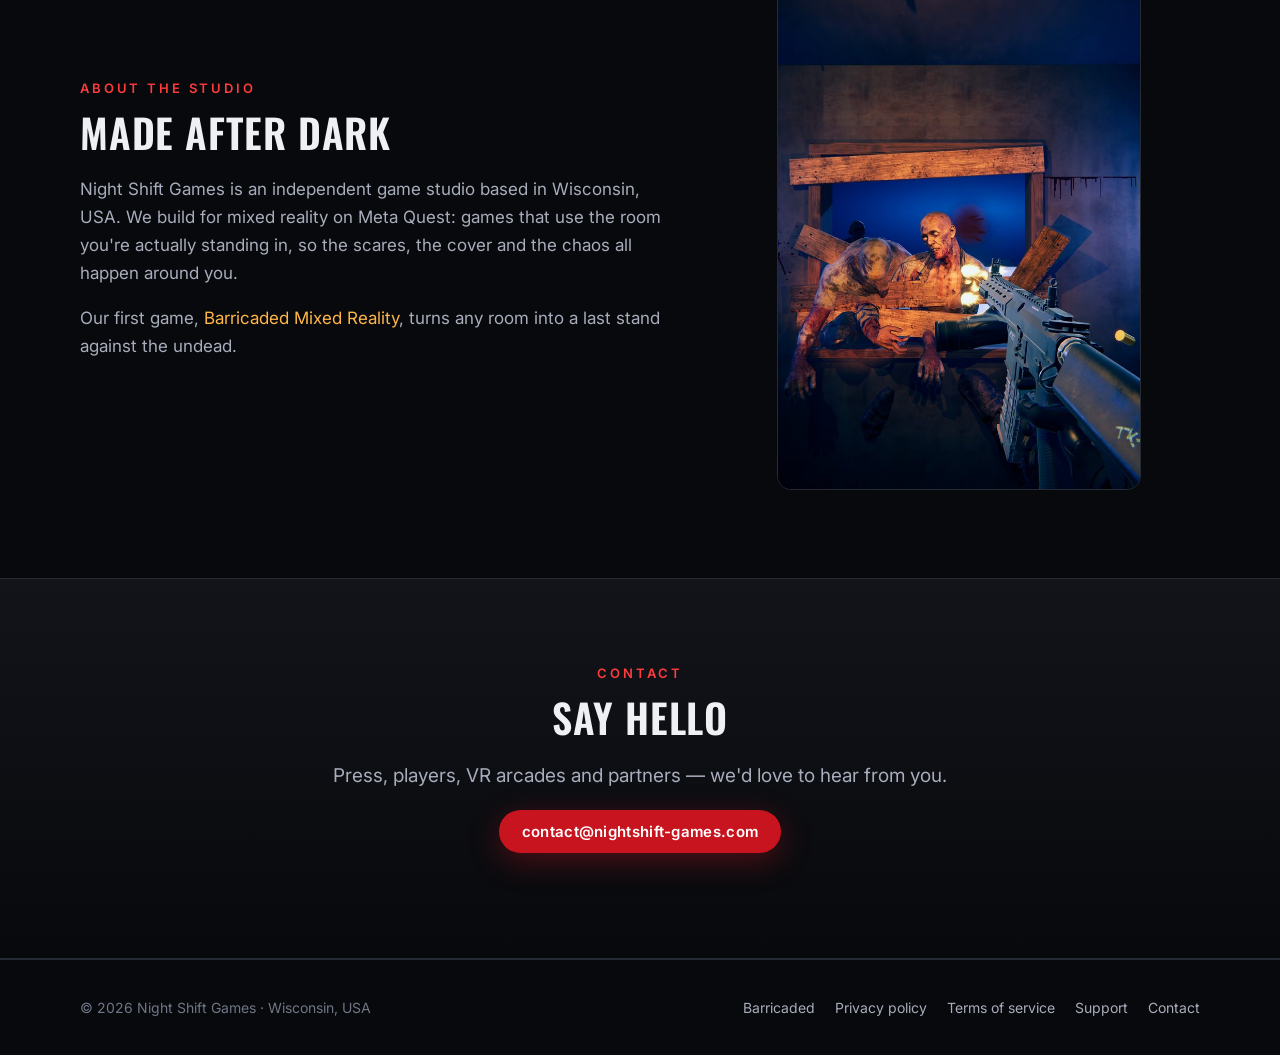
==== commit 39d1a35b: "FAQ is Barricaded's: its own page at /barricaded/faq/, FAQ in the menu on the game's pages only; Sup" ====
--- a/index.html
+++ b/index.html
@@ -25,7 +25,6 @@
       <a href="#games">Games</a>
       <a href="#about" class="hide-sm">About</a>
       <a href="support/">Support</a>
-      <a href="support/#faq">FAQ</a>
       <a href="#contact" class="hide-sm">Contact</a>
     </nav>
   </div>
